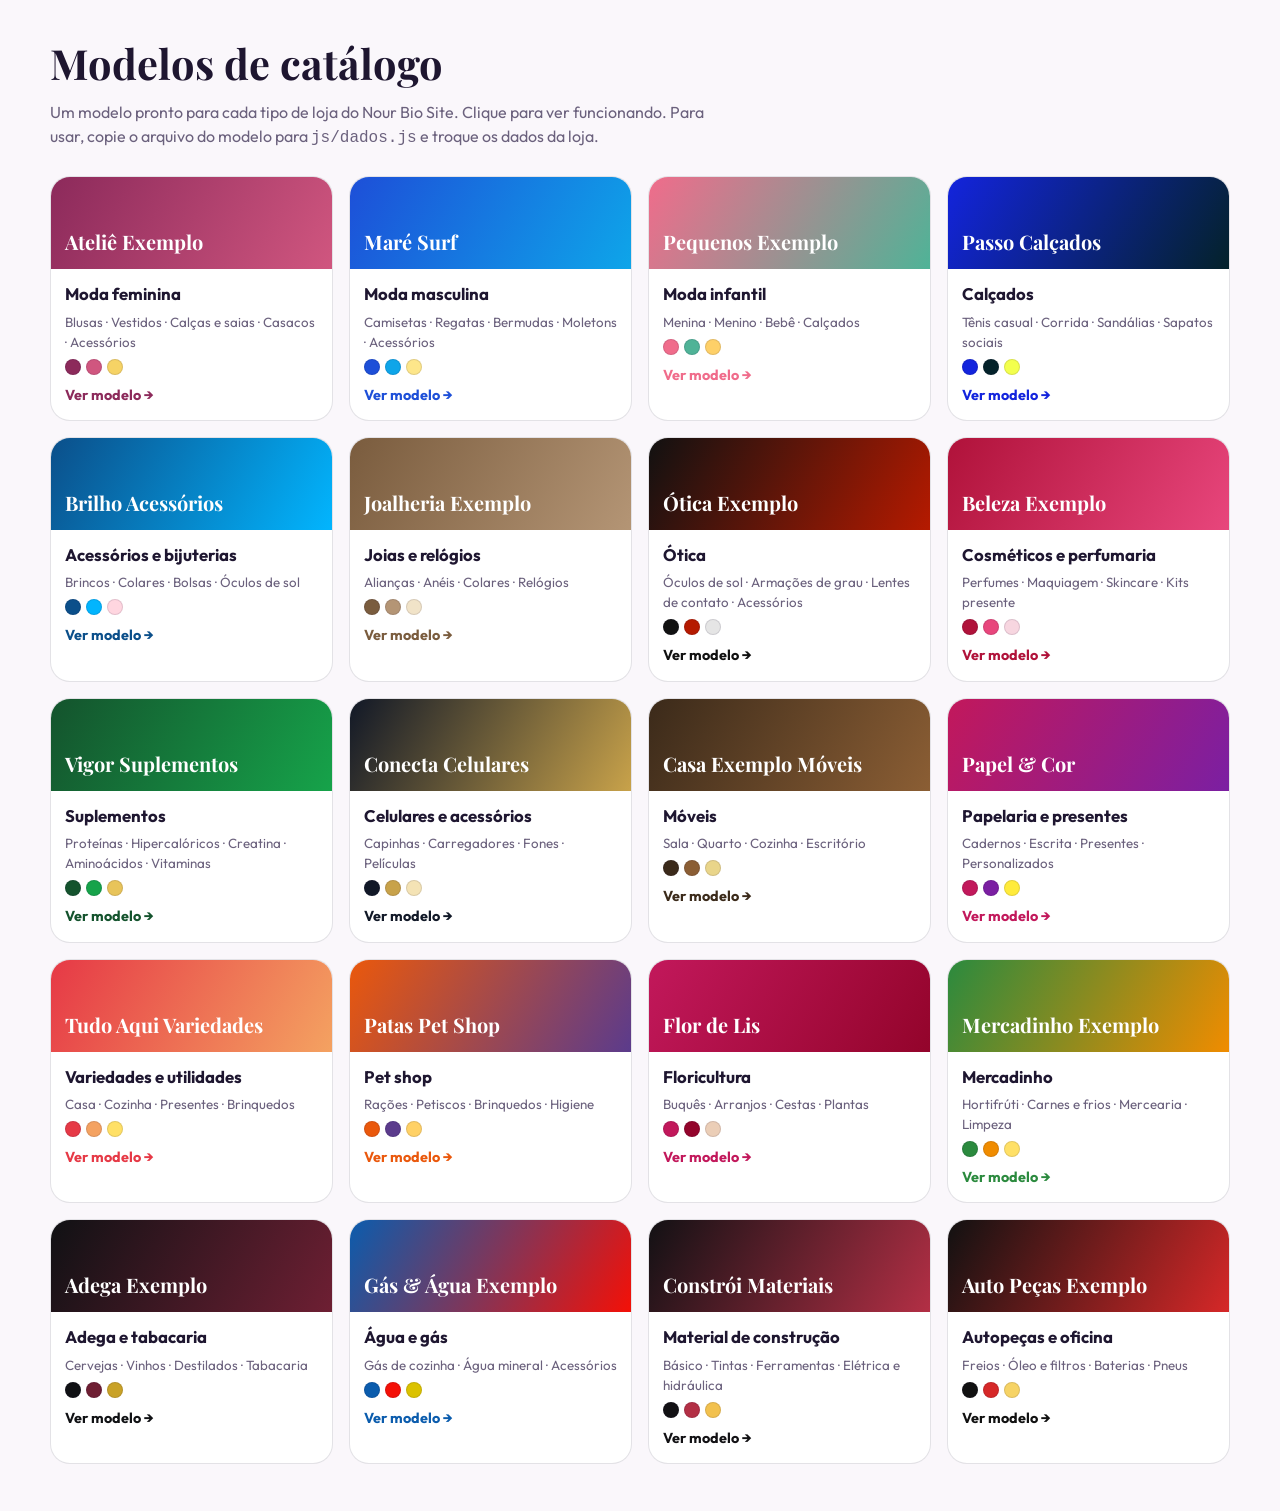
==== catalogo/modelos/index.html @ 8a50b418 "Catálogo digital: loja no padrão do Nour Bio Site com 20 modelos prontos Vitrine para lojas de produ" ====
<!doctype html>
<html lang="pt-BR">
<head>
<meta charset="utf-8">
<meta name="viewport" content="width=device-width, initial-scale=1, viewport-fit=cover">
<title>Modelos de catálogo</title>
<meta name="description" content="Modelos prontos do Nour Catálogo por tipo de loja.">
<link rel="preconnect" href="https://fonts.googleapis.com">
<link rel="preconnect" href="https://fonts.gstatic.com" crossorigin>
<link href="https://fonts.googleapis.com/css2?family=Playfair+Display:wght@700&family=Outfit:wght@400;500;600;700&display=swap" rel="stylesheet">
<style>
:root{color-scheme:light;--ink:#1E1630;--muted:#6B617D;--line:rgba(30,22,48,.12);--bg:#FAF7FB;--card:#fff}
@media (prefers-color-scheme:dark){:root{color-scheme:dark;--ink:#F1ECF6;--muted:#A99FB8;--line:rgba(241,236,246,.13);--bg:#141019;--card:#1D1724}}
*{box-sizing:border-box}
body{margin:0;background:var(--bg);color:var(--ink);font:400 16px/1.5 'Outfit',system-ui,sans-serif;padding:32px max(16px,env(safe-area-inset-right,0px)) 48px max(16px,env(safe-area-inset-left,0px))}
main{max-width:1180px;margin:0 auto}
h1{font-family:'Playfair Display',Georgia,serif;font-size:clamp(1.8rem,4vw,2.6rem);margin:0 0 6px}
p.sub{color:var(--muted);margin:0 0 26px;max-width:62ch}
.grid{display:grid;grid-template-columns:repeat(auto-fill,minmax(250px,1fr));gap:16px}
a.m{display:flex;flex-direction:column;background:var(--card);border:1px solid var(--line);border-radius:20px;overflow:hidden;color:inherit;text-decoration:none;transition:transform .2s,box-shadow .2s}
a.m:hover{transform:translateY(-3px);box-shadow:0 14px 28px -14px rgba(0,0,0,.35)}
.top{height:92px;display:flex;align-items:flex-end;padding:12px 14px;color:#fff;font-family:'Playfair Display',Georgia,serif;font-size:1.25rem;font-weight:700}
.bd{padding:12px 14px 14px;display:flex;flex-direction:column;gap:6px}
.bd b{font-size:1.05rem}
.bd small{color:var(--muted)}
.sw{display:flex;gap:5px}
.sw i{width:16px;height:16px;border-radius:50%;border:1px solid var(--line)}
.go{font-weight:700;font-size:.9rem;margin-top:4px}
</style>
</head>
<body>
<main>
<h1>Modelos de catálogo</h1>
<p class="sub">Um modelo pronto para cada tipo de loja do Nour Bio Site. Clique para ver funcionando. Para usar, copie o arquivo do modelo para <code>js/dados.js</code> e troque os dados da loja.</p>
<div class="grid" id="g"></div>
</main>
<script src="lista.js"></script>
<script>
document.getElementById('g').innerHTML = window.MODELOS.map(function (m) {
  var c = m.cores;
  return '<a class="m" href="../index.html?modelo=' + m.id + '"><div class="top" style="background:linear-gradient(120deg,' + c.p1 + ',' + c.p2 + ')">' + m.loja + '</div>' +
    '<div class="bd"><b>' + m.titulo + '</b><small>' + m.cats.join(' · ') + '</small><span class="sw"><i style="background:' + c.p1 + '"></i><i style="background:' + c.p2 + '"></i><i style="background:' + c.p3 + '"></i></span>' +
    '<span class="go" style="color:' + c.p1 + '">Ver modelo →</span></div></a>';
}).join('');
</script>
</body>
</html>
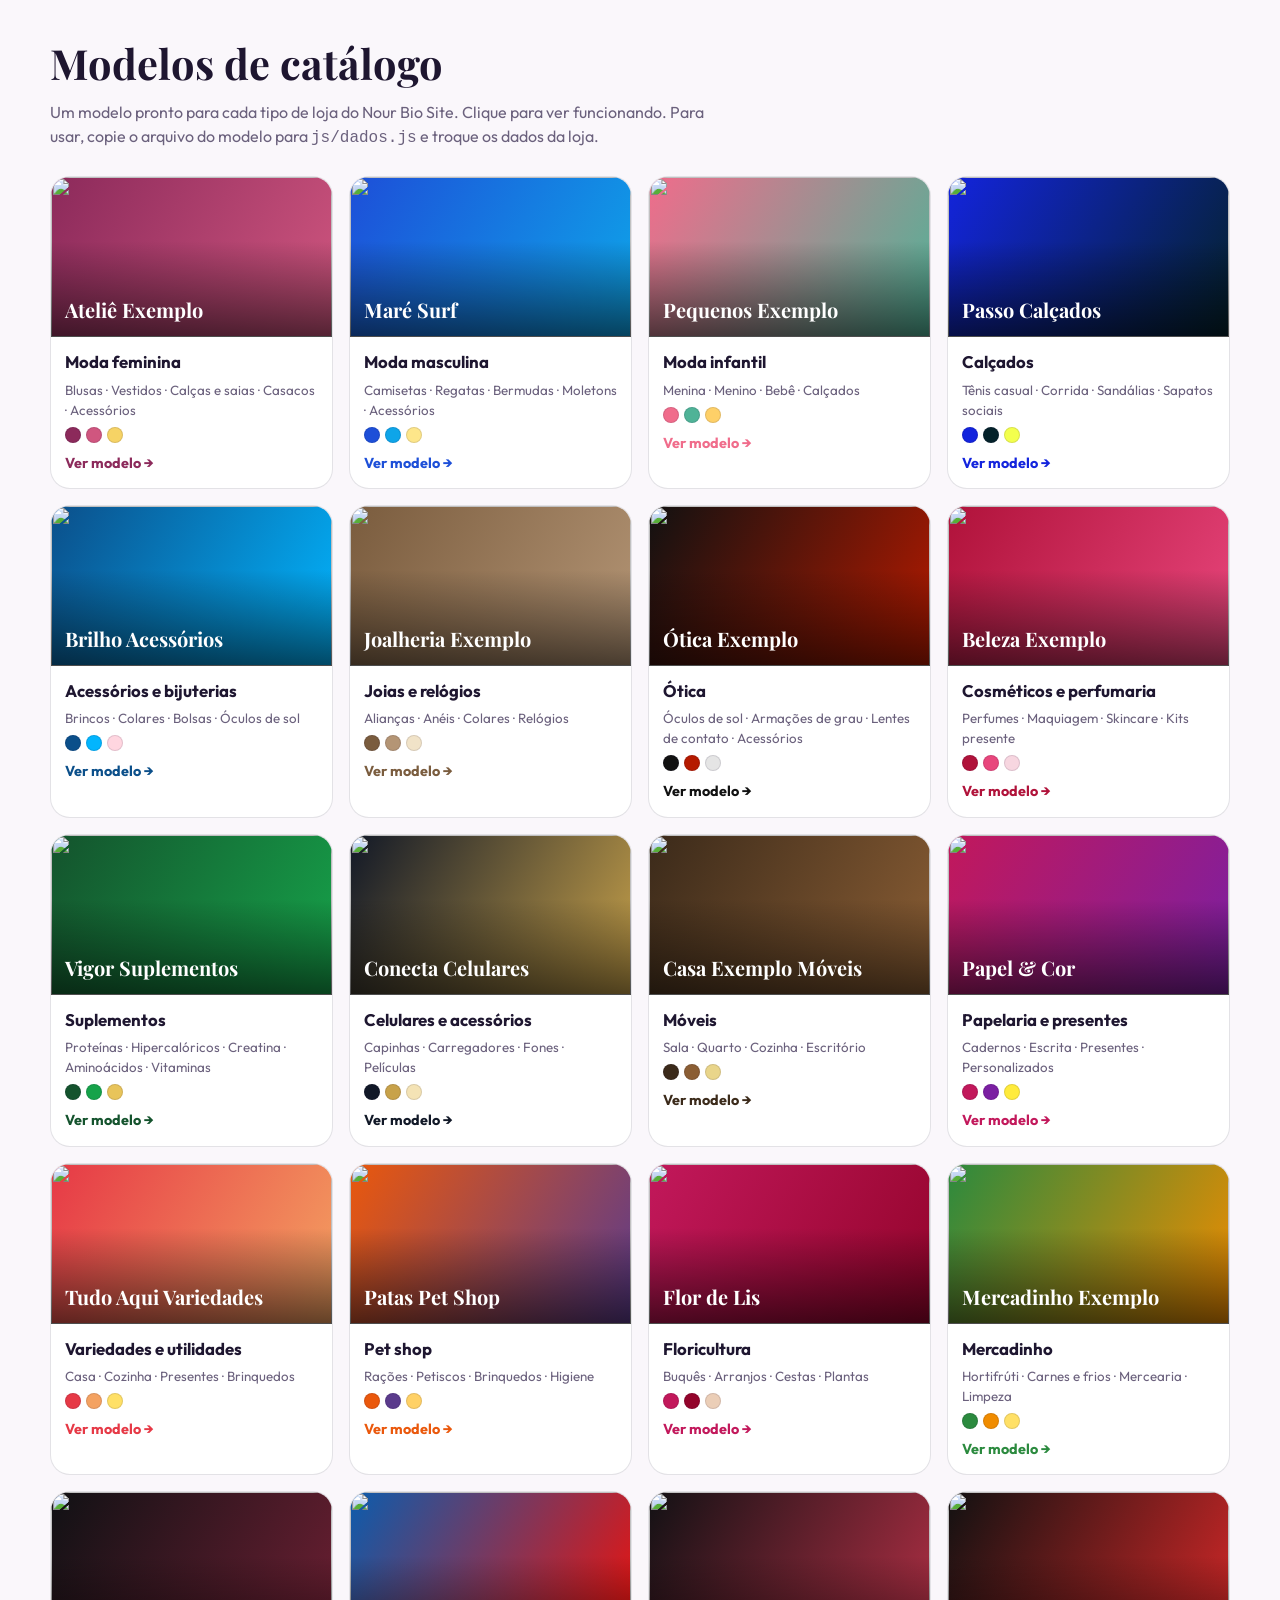
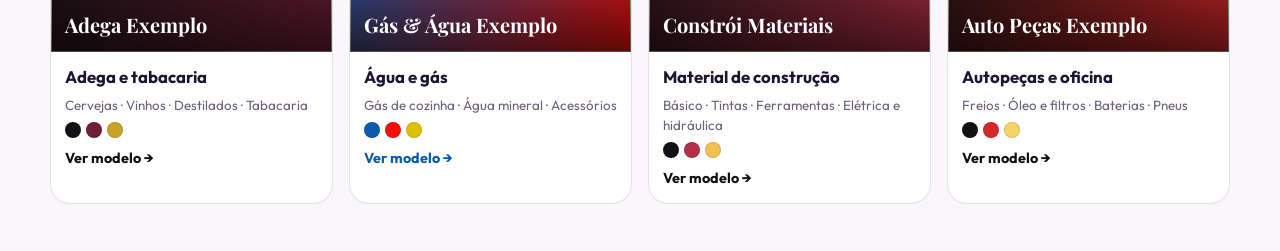
==== commit 4fdae4b3: "Modelos: fotos reais em todos os 20 (banner, categorias e produtos) e fotos na galeria de modelos e " ====
--- a/catalogo/modelos/index.html
+++ b/catalogo/modelos/index.html
@@ -19,13 +19,14 @@
 .grid{display:grid;grid-template-columns:repeat(auto-fill,minmax(250px,1fr));gap:16px}
 a.m{display:flex;flex-direction:column;background:var(--card);border:1px solid var(--line);border-radius:20px;overflow:hidden;color:inherit;text-decoration:none;transition:transform .2s,box-shadow .2s}
 a.m:hover{transform:translateY(-3px);box-shadow:0 14px 28px -14px rgba(0,0,0,.35)}
-.top{height:92px;display:flex;align-items:flex-end;padding:12px 14px;color:#fff;font-family:'Playfair Display',Georgia,serif;font-size:1.25rem;font-weight:700}
+.top{position:relative;overflow:hidden;height:92px;display:flex;align-items:flex-end;padding:12px 14px;color:#fff;font-family:'Playfair Display',Georgia,serif;font-size:1.25rem;font-weight:700}
 .bd{padding:12px 14px 14px;display:flex;flex-direction:column;gap:6px}
 .bd b{font-size:1.05rem}
 .bd small{color:var(--muted)}
 .sw{display:flex;gap:5px}
 .sw i{width:16px;height:16px;border-radius:50%;border:1px solid var(--line)}
 .go{font-weight:700;font-size:.9rem;margin-top:4px}
+.top.foto{height:160px}.top img{position:absolute;inset:0;width:100%;height:100%;object-fit:cover}.top.foto::after{content:"";position:absolute;inset:0;background:linear-gradient(0deg,rgba(0,0,0,.6),transparent 60%)}.top span{position:relative;z-index:1}
 </style>
 </head>
 <body>
@@ -38,7 +39,7 @@
 <script>
 document.getElementById('g').innerHTML = window.MODELOS.map(function (m) {
   var c = m.cores;
-  return '<a class="m" href="../index.html?modelo=' + m.id + '"><div class="top" style="background:linear-gradient(120deg,' + c.p1 + ',' + c.p2 + ')">' + m.loja + '</div>' +
+  return '<a class="m" href="../index.html?modelo=' + m.id + '"><div class="top' + (m.foto ? ' foto' : '') + '" style="background:linear-gradient(120deg,' + c.p1 + ',' + c.p2 + ')">' + (m.foto ? '<img src="' + m.foto + '" alt="" loading="lazy" decoding="async">' : '') + '<span>' + m.loja + '</span></div>' +
     '<div class="bd"><b>' + m.titulo + '</b><small>' + m.cats.join(' · ') + '</small><span class="sw"><i style="background:' + c.p1 + '"></i><i style="background:' + c.p2 + '"></i><i style="background:' + c.p3 + '"></i></span>' +
     '<span class="go" style="color:' + c.p1 + '">Ver modelo →</span></div></a>';
 }).join('');
